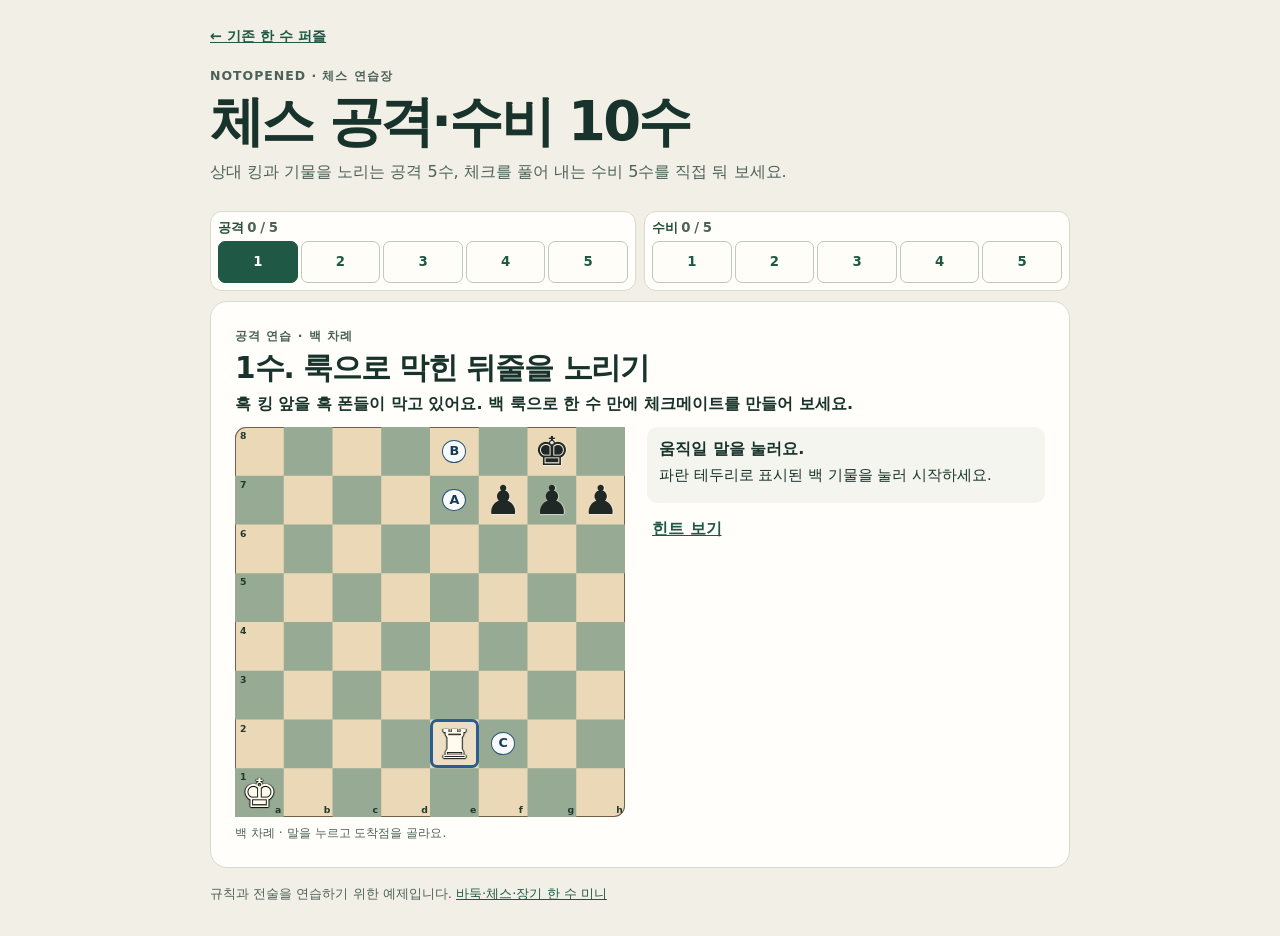
==== chess-practice/index.html @ 9ab77445 "Add Go and chess attack and defense practice courses" ====
<!doctype html>
<html lang="ko">
<head>
<meta charset="utf-8">
<meta name="viewport" content="width=device-width, initial-scale=1">
<title>체스 공격·수비 10수 | notopened</title>
<meta name="description" content="상대 킹과 기물을 노리는 공격 5수, 체크를 풀어 내는 수비 5수를 직접 둬 보세요.">
<link rel="canonical" href="https://notopened.com/go-chess/chess-practice/">
<meta name="theme-color" content="#f2efe6">
<link rel="stylesheet" href="../janggi-beginner/course.css?v=2">
<link rel="stylesheet" href="../tactics-course.css">
<script defer src="lessons.js"></script>
<script defer src="../tactics-course.js"></script>
</head>
<body data-topic="chess">
<main>
<a class="back" href="../">← 기존 한 수 퍼즐</a>
<header class="intro">
  <p class="eyebrow">NOTOPENED · 체스 연습장</p>
  <h1>체스 공격·수비 10수</h1>
  <p>상대 킹과 기물을 노리는 공격 5수, 체크를 풀어 내는 수비 5수를 직접 둬 보세요.</p>
</header>
<nav id="steps" aria-label="공격·수비 문제 고르기"></nav>
<section class="lesson" id="lesson" aria-labelledby="title">
  <p id="kicker" class="eyebrow"></p>
  <h2 id="title" tabindex="-1"></h2>
  <p id="prompt">백 차례 · 움직일 말을 누른 뒤 A, B, C 중 한곳을 고르세요.</p>
  <div class="playing">
    <div>
      <div id="board" class="tactics-board" role="group" aria-label="체스 연습판"></div>
      <p class="legend tactics-legend">백 차례 · 움직일 말을 누른 뒤 A, B, C 중 한곳을 고르세요.</p>
    </div>
    <div class="panel">
      <div class="response" id="response" role="status" aria-atomic="true"><strong id="status"></strong><p id="detail"></p></div>
      <button type="button" class="hint" id="hint" aria-expanded="false" aria-controls="hint-text">힌트 보기</button>
      <p id="hint-text" hidden></p>
      <div class="actions" id="actions">
        <button type="button" class="retry" id="retry" hidden>이 수 다시 두기</button>
        <button type="button" class="next" id="next" hidden>다음 수 →</button>
      </div>
    </div>
  </div>
</section>
<section id="finish" class="finish" aria-labelledby="finish-title" hidden>
  <p class="eyebrow" id="finish-label"></p>
  <h2 id="finish-title" tabindex="-1"></h2>
  <p>공격할 땐 상대가 어떻게 응수할지, 수비할 땐 내 킹에 공격이 남는지 보세요.</p>
  <div class="actions"><button type="button" class="retry" id="again">이 코스 처음부터 다시</button>
  <button type="button" class="next" id="continue">다른 코스로 →</button>
  <a class="retry" href="../#chess-01">기존 체스 퍼즐</a></div>
</section>
<noscript><p>연습판에서 두려면 브라우저에서 자바스크립트를 켜 주세요.</p></noscript>
<footer>규칙과 전술을 연습하기 위한 예제입니다. <a href="../">바둑·체스·장기 한 수 미니</a></footer>
</main>
</body></html>
---- janggi-beginner/course.css ----
:root {
  color-scheme: light;
  --ink: #18332b;
  --muted: #4c6258;
  --green: #1f5945;
  --cream: #f2efe6;
  --line: #d7dcce;
  font-family: system-ui, "Malgun Gothic", sans-serif;
}
* { box-sizing: border-box; }
[hidden] { display: none !important; }
body { margin: 0; color: var(--ink); background: var(--cream); line-height: 1.55; }
main { width: min(100% - 24px, 860px); margin: 0 auto; padding: 14px 0 32px; }
button { font: inherit; cursor: pointer; }
a { color: var(--green); }
:focus-visible { outline: 3px solid #1758ac; outline-offset: 2px; }
.back { display: inline-flex; align-items: center; min-height: 44px; font-size: .9rem; font-weight: 700; }
.intro { padding: 8px 0 16px; }
.eyebrow { margin: 0; color: var(--muted); font-size: .78rem; font-weight: 800; letter-spacing: .08em; }
h1 { margin: .1em 0; font-size: clamp(2rem, 6vw, 3.4rem); letter-spacing: -.05em; line-height: 1.13; }
.intro > p:last-child { margin: 8px 0 0; color: var(--muted); }
.progress { display: flex; align-items: center; gap: 12px; font-size: .85rem; }
progress { flex: 1; height: 10px; border: 0; border-radius: 99px; overflow: hidden; accent-color: var(--green); background: #dcdace; }
progress::-webkit-progress-bar { background: #dcdace; }
progress::-webkit-progress-value { background: var(--green); }
#steps { display: grid; grid-template-columns: repeat(5, 1fr); gap: 5px; margin: 10px 0; }
#steps button { min-height: 44px; padding: 2px; color: var(--green); background: #fffdf7; border: 1px solid #bdc9ba; border-radius: 10px; font-weight: 750; }
#steps [aria-current="step"] { color: #fff; background: var(--green); border-color: var(--green); }
.lesson, .finish { padding: clamp(10px, 3vw, 24px); border: 1px solid var(--line); border-radius: 17px; background: #fffefa; }
h2 { margin: 3px 0; font-size: clamp(1.24rem, 4vw, 1.85rem); line-height: 1.3; letter-spacing: -.035em; }
#prompt { margin: 5px 0 10px; font-weight: 620; }
.playing { display: grid; grid-template-columns: minmax(0, 390px) minmax(0, 1fr); gap: clamp(10px, 3vw, 22px); }
.board { position: relative; display: grid; grid-template-columns: repeat(9, minmax(0, 1fr)); grid-template-rows: repeat(10, minmax(0, 1fr)); aspect-ratio: 9/10; background: #eed5a5; border-radius: 11px; box-shadow: inset 0 0 0 1px #aa8650; isolation: isolate; }
.board svg { position: absolute; width: 100%; height: 100%; inset: 0; pointer-events: none; }
.token, .target { z-index: 1; place-self: center; display: grid; place-items: center; padding: 0; line-height: 1; }
.token { width: 75%; aspect-ratio: 1; border-radius: 29%; background: #fff9eb; border: 1px solid currentColor; box-shadow: 0 1px 2px #47290b50; font-size: clamp(.9rem, 4.2vw, 1.25rem); font-weight: 800; color: #942e34; }
.token.cho { color: #145545; }
button.token { width: 92%; background: #fffbf4; box-shadow: inset 0 0 0 2px #f2b997; }
button.token[aria-pressed="true"] { color: white; background: #942e34; box-shadow: none; }
.target { width: 94%; aspect-ratio: 1; font-size: .88rem; font-weight: 850; color: #173953; border: 2px dashed #295a7c; border-radius: 50%; background: #f9fbff; }
.target.over-piece { place-self: stretch; display: flex; justify-content: end; align-items: start; width: auto; aspect-ratio: auto; padding: 0; color: #fff; border: 0; border-radius: 4px; background: transparent; z-index: 2; }
.target.over-piece span { padding: 2px 4px; border-radius: 4px; background: #214c6b; }
.target.miss:not(.over-piece) { color: #8e222d; border-color: #8e222d; background: #fff3f3; }
.target.miss.over-piece span { background: #8e222d; }
button:disabled { cursor: default; }
.legend { display: flex; gap: 10px; flex-wrap: wrap; margin: 6px 0 0; font-size: .77rem; color: var(--muted); }
.legend b:first-child { color: #942e34; }
.legend b:nth-child(2) { color: #145545; }
.panel { min-width: 0; }
.response { min-height: 76px; padding: 10px 12px; background: #f3f5ee; border-radius: 10px; }
.response p { margin: 2px 0 0; font-size: .92rem; }
.response[data-tone="wrong"] { background: #fff0ed; color: #792628; }
.response[data-tone="ok"] { background: #e1f0e6; color: #164934; }
.hint { margin: 4px 0 0; border: 0; background: transparent; color: var(--green); min-height: 44px; padding: 0 5px; text-decoration: underline; font-weight: 750; }
#hint-text { margin: 0 0 8px; padding: 7px 10px; border-left: 3px solid #b09668; font-size: .9rem; }
.actions { display: flex; flex-wrap: wrap; gap: 7px; margin-top: 6px; }
.next, .retry { min-height: 44px; display: inline-flex; align-items: center; padding: 6px 13px; border-radius: 9px; font-weight: 750; text-decoration: none; }
.next { background: var(--green); color: white; border: 1px solid var(--green); }
.retry { background: #fffefa; color: var(--green); border: 1px solid #9db5a6; }
.finish ul { padding-left: 1.3rem; }
footer { color: var(--muted); font-size: .82rem; margin-top: 16px; }
@media (max-width: 620px) { .playing { grid-template-columns: minmax(0, 1fr); gap: 8px; } .board { max-width: 390px; margin-inline: auto; } }

.token.threat { box-shadow: 0 0 0 3px #a84b0b, 0 0 0 5px #ffce7b; }
---- tactics-course.css ----
#steps { grid-template-columns: repeat(2,minmax(0,1fr)); gap: 8px; margin: 10px 0; }
.step-group { background: #fffefa; border: 1px solid var(--line); border-radius: 12px; padding: 7px; min-width: 0; }
.step-title { margin: 0 0 5px; color: #244a3a; font-size: .83rem; }
.step-title span { color: var(--muted); font-weight: 600; }
.step-grid { display: grid; grid-template-columns: repeat(5,minmax(0,1fr)); gap: 3px; }
#steps button { min-width: 0; min-height: 42px; padding: 0; border-radius: 7px; font-size: .83rem; }
#steps button.solved:not([aria-current]) { background: #e7f2e8; }
.lesson-head { padding-bottom: 4px; }
.tactics-board { position: relative; display: grid; grid-template: repeat(var(--size),minmax(0,1fr))/repeat(var(--size),minmax(0,1fr)); width: 100%; aspect-ratio: 1; border-radius: 11px; margin: 0 auto; max-width: 390px; isolation: isolate; }
.tactics-board svg { position: absolute; width: 100%; height: 100%; inset: 0; pointer-events: none; }
.tactics-board .candidate,.tactics-board .piece,.tactics-board .stone { display: grid; place-items: center; place-self: stretch; padding: 0; line-height: 1; z-index: 1; }
.tactics-board .piece { color: #fffcef; font: 600 clamp(24px, 9vw, 40px)/1 "DejaVu Sans","Segoe UI Symbol",sans-serif; text-shadow: 0 1px 1px #000,1px 0 1px #242c27,-1px 0 1px #242c27; }
.tactics-board .piece.black { color: #202825; text-shadow: 0 1px 1px #fff8,1px 0 1px #fff8; }
.tactics-board .piece.origin { border: 3px solid #285e93; border-radius: 7px; background: #eff4ef40; }
.tactics-board .piece.origin[aria-pressed="true"] { border-color: #14436f; background: #fff6a378; }
.tactics-board .piece.threat { box-shadow: inset 0 0 0 3px #a14315; background: #ffcc8550; }
.tactics-board.chess { background: #ead8b7; box-shadow: inset 0 0 0 1px #745f49; }
.square { width: 100%; height: 100%; pointer-events: none; }
.square.dark { background: #97aa93; }
.tactics-board.go { background: #eed5a5; box-shadow: inset 0 0 0 1px #aa8650; }
.tactics-board .stone { align-self: center; justify-self: center; width: 75%; aspect-ratio: 1; border-radius: 50%; box-shadow: 0 2px 2px #0005; }
.stone.black { background: #1d2226; border: 1px solid #000; }
.stone.white { background: #fffbec; border: 1px solid #7c7264; }
.stone.threat { outline: 2px solid #a14315; outline-offset: 2px; }
.tactics-board .candidate { display: flex; justify-content: center; align-items: center; z-index: 2; border: 0; background: transparent; border-radius: 5px; min-width: 0; padding: 0; }
.candidate span { padding: 4px 6px; border-radius: 50%; border: 1px solid #295479; background: #f8fafb; color: #163b58; font-size: .8rem; font-weight: 840; }
.candidate.over-piece { align-items: flex-start; justify-content: end; }
.candidate.over-piece span { border-radius: 5px; }
.candidate.miss span { background: #fff1ec; border-color: #a03728; color: #86271d; }
.tactics-legend { margin-top: 7px; }
@media (max-width: 620px) { #steps { gap: 4px; } .step-group { padding: 5px; } }
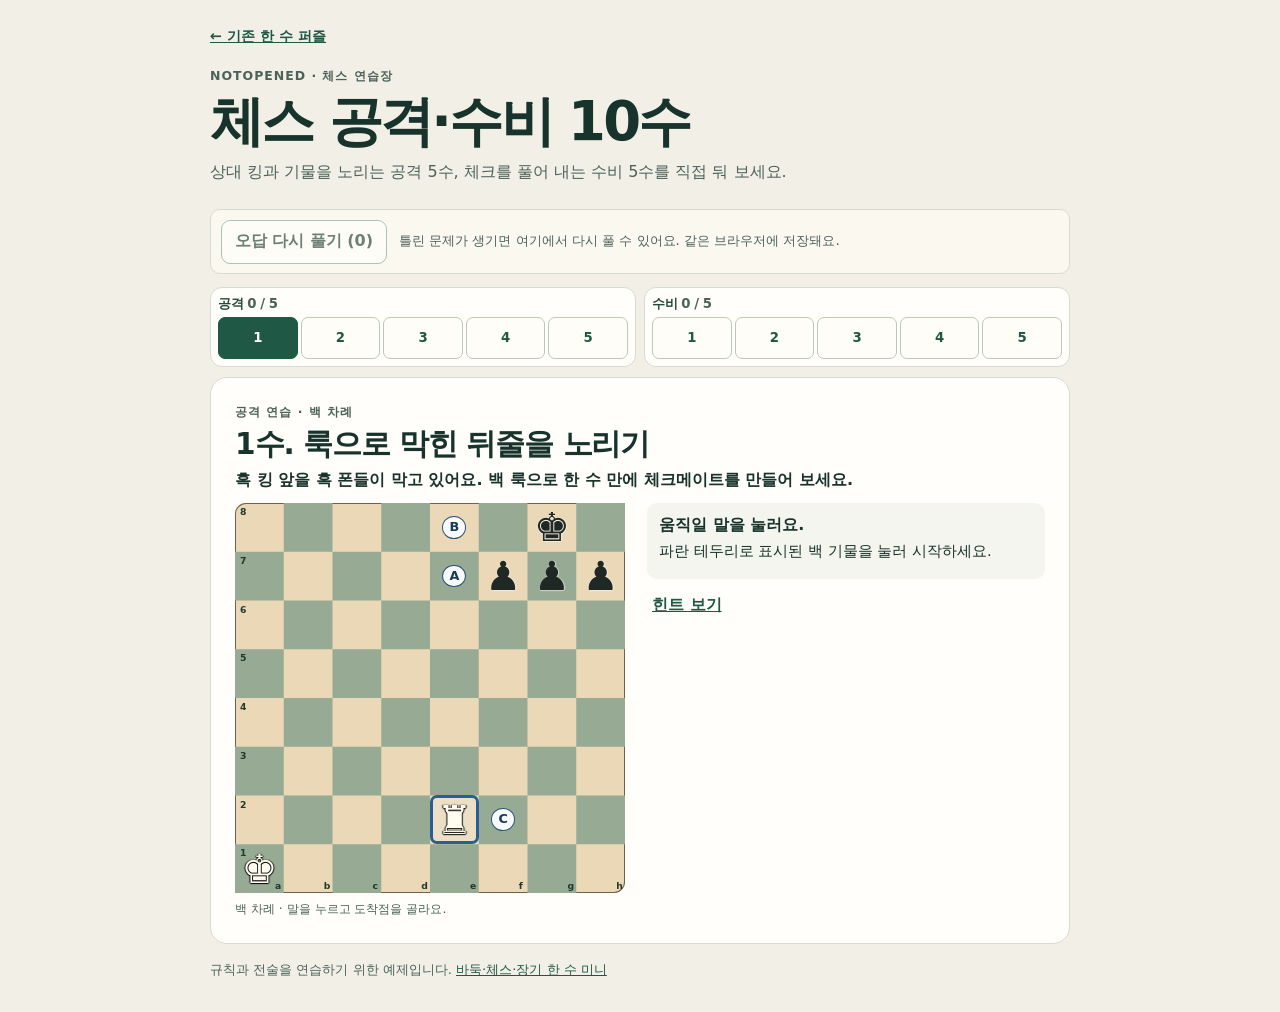
==== commit b75b3cee: "Add browser-local wrong-answer review across board puzzles and courses" ====
--- a/chess-practice/index.html
+++ b/chess-practice/index.html
@@ -7,10 +7,11 @@
 <meta name="description" content="상대 킹과 기물을 노리는 공격 5수, 체크를 풀어 내는 수비 5수를 직접 둬 보세요.">
 <link rel="canonical" href="https://notopened.com/go-chess/chess-practice/">
 <meta name="theme-color" content="#f2efe6">
-<link rel="stylesheet" href="../janggi-beginner/course.css?v=2">
+<link rel="stylesheet" href="../janggi-beginner/course.css?v=3">
 <link rel="stylesheet" href="../tactics-course.css">
 <script defer src="lessons.js"></script>
-<script defer src="../tactics-course.js"></script>
+<script defer src="../mistake-review.js"></script>
+<script defer src="../tactics-course.js?v=review"></script>
 </head>
 <body data-topic="chess">
 <main>
--- a/janggi-beginner/course.css
+++ b/janggi-beginner/course.css
@@ -62,3 +62,11 @@
 @media (max-width: 620px) { .playing { grid-template-columns: minmax(0, 1fr); gap: 8px; } .board { max-width: 390px; margin-inline: auto; } }
 
 .token.threat { box-shadow: 0 0 0 3px #a84b0b, 0 0 0 5px #ffce7b; }
+
+.mistake-box { display: flex; align-items: center; gap: .5rem .75rem; flex-wrap: wrap; padding: .6rem; margin: .5rem 0 .8rem; border: 1px solid var(--line); border-radius: 10px; background: #faf8ef; }
+.mistake-box p { margin: 0; color: var(--muted); font-size: .83rem; flex: 1 1 12rem; }
+.mistake-box button:disabled { color: var(--muted); opacity: .8; cursor: default; }
+.mistake-notes { margin: .55rem 0; padding: .45rem .65rem; border: 1px solid var(--line); border-radius: 8px; font-size: .87rem; }
+.mistake-notes summary { color: var(--green); font-weight: 700; padding: .3rem 0; cursor: pointer; }
+.mistake-notes ul { margin: .35rem 0; padding-left: 1.15rem; }
+.mistake-notes li + li { margin-top: .3rem; }
